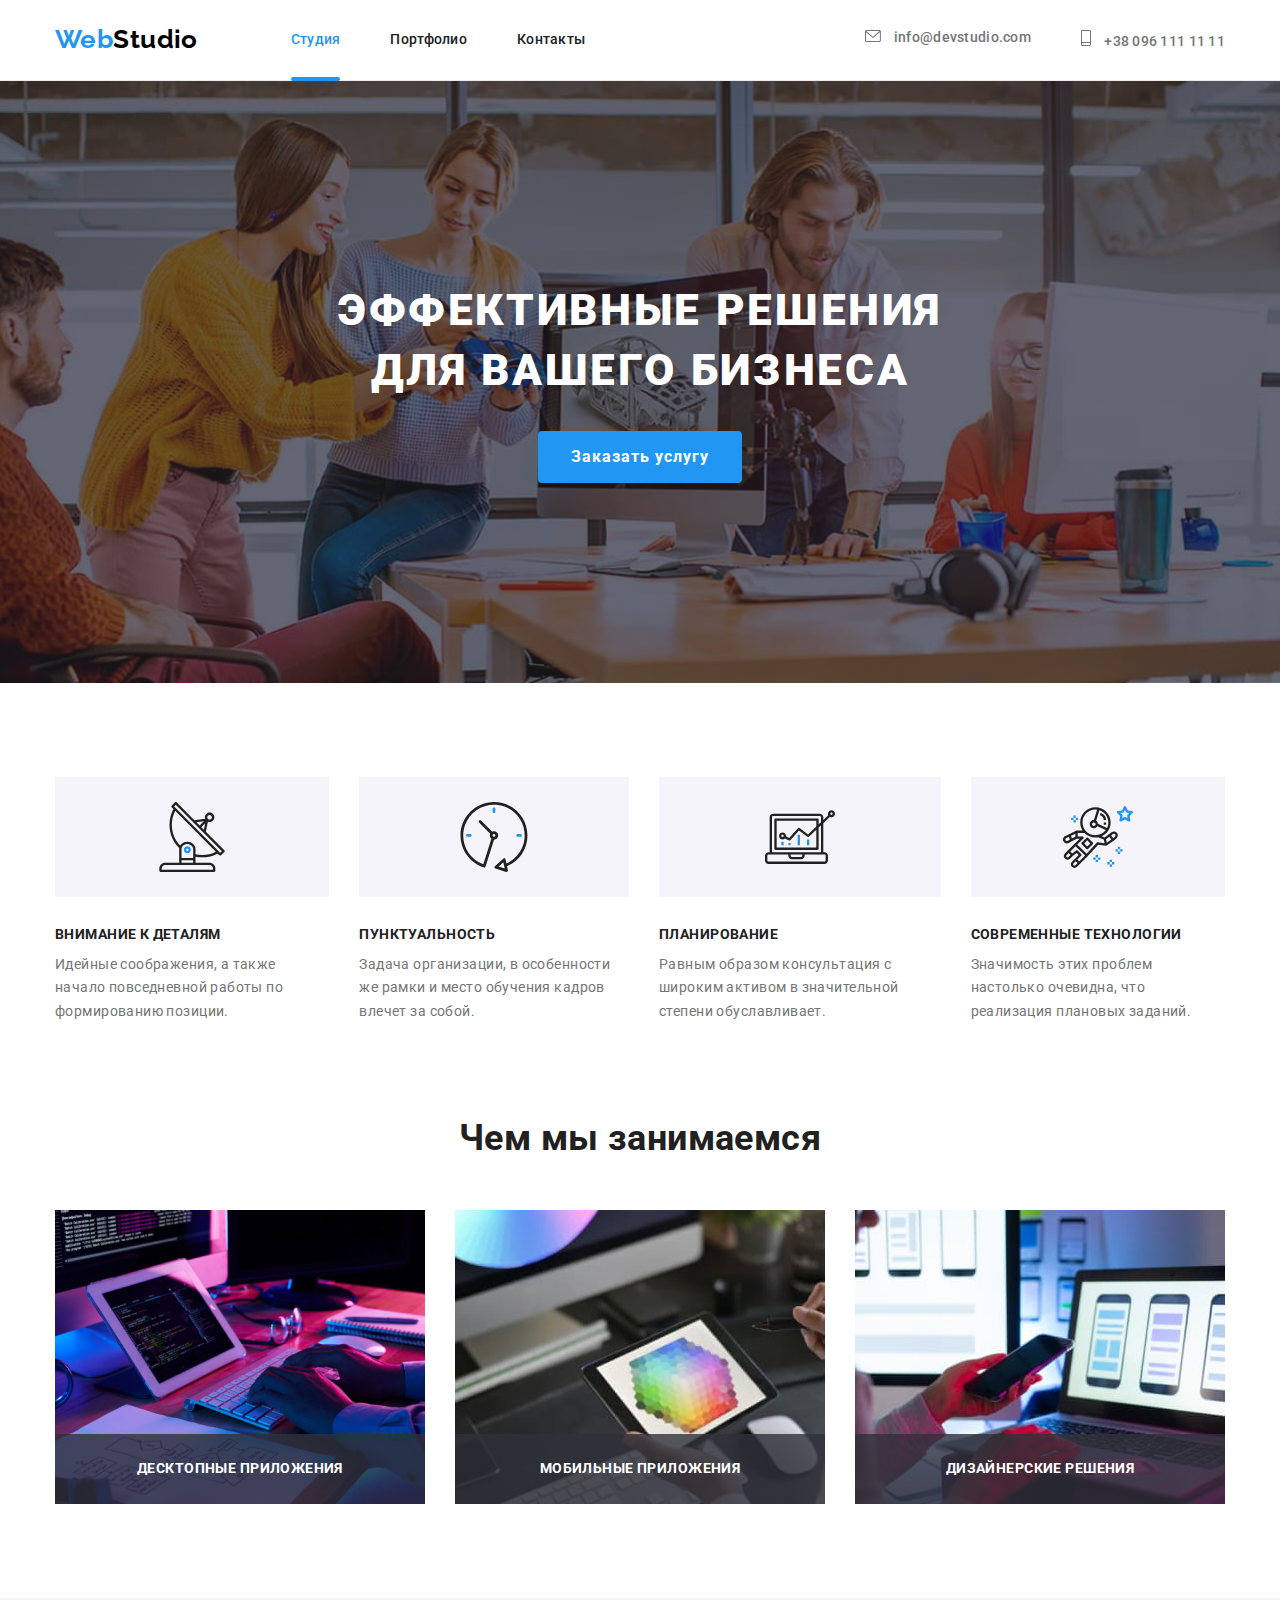
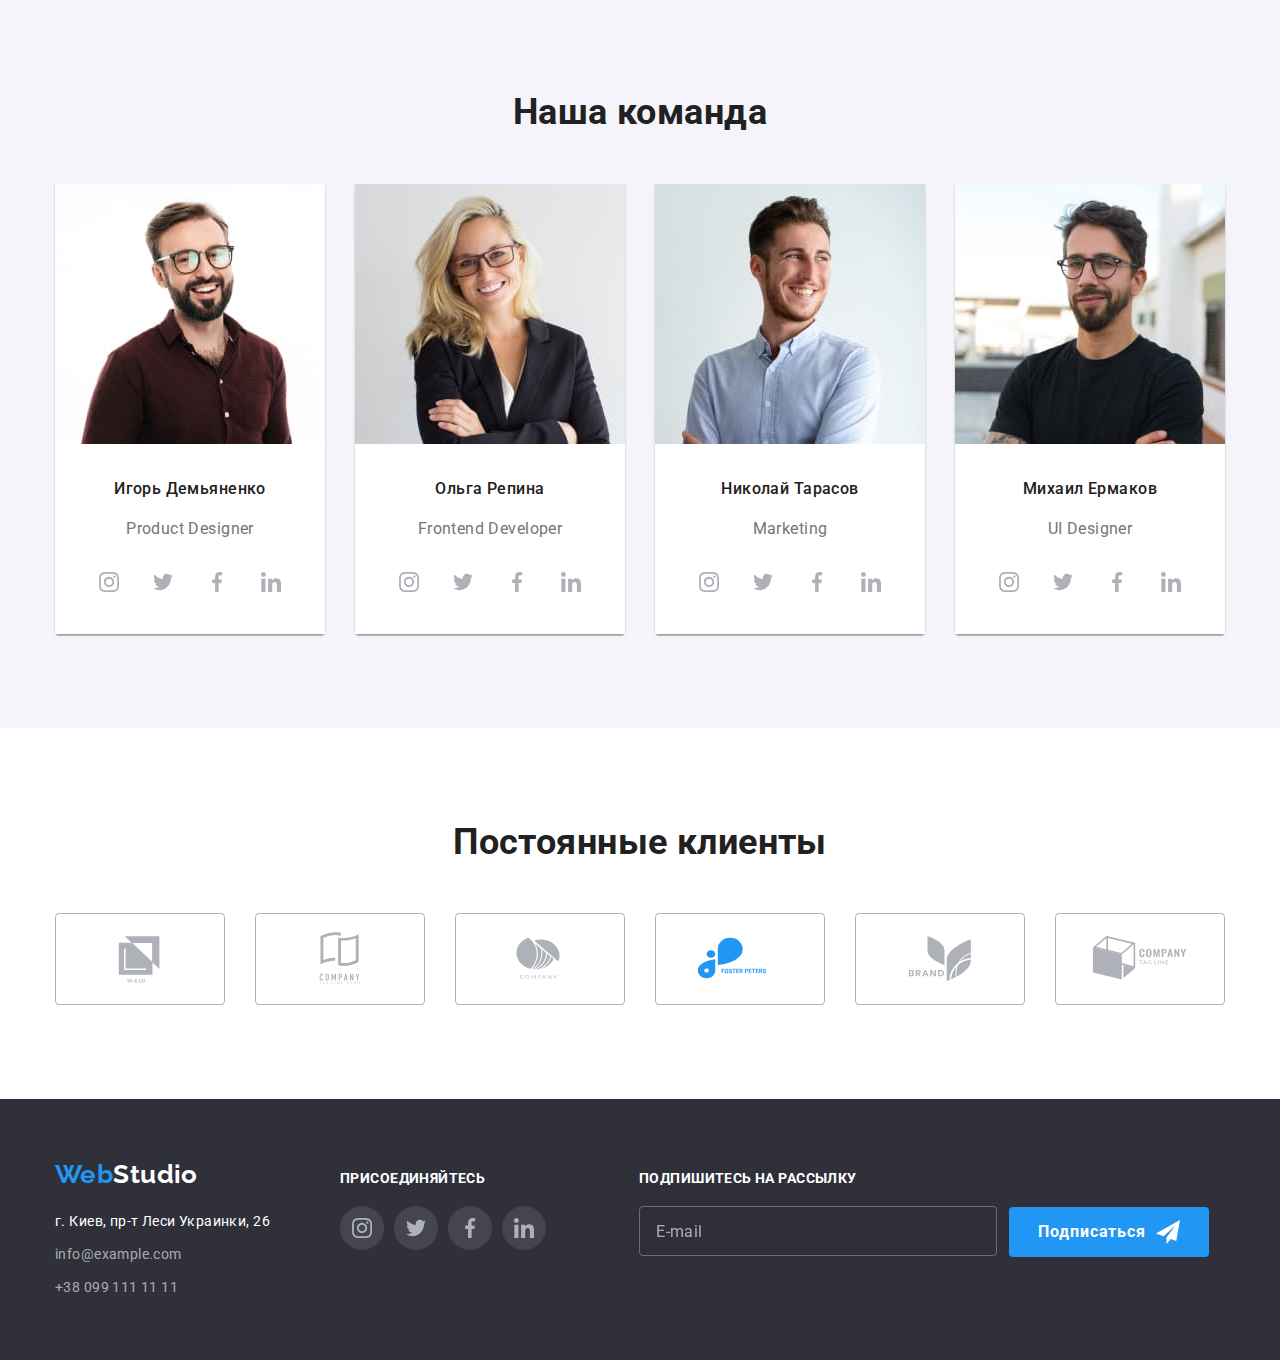
==== index.html @ 531da70c "Добавленна разметка и оформление форм" ====
<!DOCTYPE html>
<html lang="ru">

<head>
    <meta charset="UTF-8">
    <meta http-equiv="X-UA-Compatible" content="IE=edge">
    <meta name="viewport" content="width=device-width, initial-scale=1.0">
    <title>WebStudio</title>
    <link rel="preconnect" href="https://fonts.googleapis.com">
    <link rel="preconnect" href="https://fonts.gstatic.com" crossorigin>
    <link
        href="https://fonts.googleapis.com/css2?family=Raleway:wght@700&family=Roboto:wght@400;500;700;900&display=swap"
        rel="stylesheet">
    <link rel="stylesheet"
        href="https://cdnjs.cloudflare.com/ajax/libs/modern-normalize/1.1.0/modern-normalize.min.css">
    <link rel="stylesheet" href="./css/style.css">
</head>
<!-- Шапка сайта -->

<body>
    <header class="page-header">
        <div class="container header">
            <nav class="main-nav">
                <a href="index.html" class="logo">Web<span class="logo-accent">Studio</span></a>
                <ul class="site-nav list">
                    <li class="item"><a href="" class="link current transition">Студия</a></li>
                    <li class="item"><a href="./portfolio.html" class="link transition">Портфолио</a></li>
                    <li class="item"><a href="" class="link transition">Контакты</a></li>
                </ul>
            </nav>
            <ul class="contact list">
                <li class="item">
                    <a href="mailto:info@devstudio.com" class="link transition">
                       <svg class="contact-icon" width="16px" height="12px">
                            <use href="./images/icons.svg#icon-envelope"></use>
                       </svg>
                       info@devstudio.com
                    </a>
                </li>
                <li class="item">
                    <a href="tel:+380961111111" class="link transition">
                        <svg class="contact-icon" width="10px" height="16px" >
                            <use href="./images/icons.svg#icon-smartphone"></use>
                        </svg>
                        +38 096 111 11 11
                    </a>
                </li>
            </ul>
        </div>
    </header>
    <main>
        <section class="hero overlay">
            <div class="container">
                <h1 class="hero-title">Эффективные решения для вашего бизнеса</h1>
                <button type="button" class="btn" data-modal-open>Заказать услугу</button>
            </div>
        </section>
        <section class="section features">
            <div class="container">
                <h2 class="visually-hidden">Особенности</h2>
                <ul class="features list">
                    <li class="item">
                        <div class="container-svg">
                            <svg class="features-icon" width="70" height="70">
                                <use href="./images/icons.svg#icon-antenna-1"></use>
                            </svg>
                        </div>
                        <h3 class="title">Внимание к деталям</h3>
                        <p class="text">Идейные соображения, а также начало повседневной работы по формированию позиции.
                        </p>
                    </li>
                    <li class="item">
                        <div class="container-svg">
                            <svg class="features-icon" width="70" height="70">
                                <use href="./images/icons.svg#icon-clock-1"></use>
                            </svg>
                        </div>
                        <h3 class="title">Пунктуальность</h3>
                        <p class="text">Задача организации, в особенности же рамки и место обучения кадров влечет за
                            собой.</p>
                    </li>
                    <li class="item">
                        <div class="container-svg">
                            <svg class="features-icon" width="70" height="70">
                                <use href="./images/icons.svg#icon-diagram-1"></use>
                            </svg>
                        </div>
                        <h3 class="title">Планирование</h3>
                        <p class="text">Равным образом консультация с широким активом в значительной степени
                            обуславливает.</p>
                    </li>
                    <li class="item">
                        <div class="container-svg">
                            <svg class="features-icon" width="70" height="70">
                                <use href="./images/icons.svg#icon-astronaut-1"></use>
                            </svg>
                        </div>
                        <h3 class="title">Современные технологии</h3>
                        <p class="text">Значимость этих проблем настолько очевидна, что реализация плановых заданий.</p>
                    </li>
                </ul>
            </div>
        </section>
        <section class="section works">
            <div class="container">
                <h2 class="works-title">Чем мы занимаемся</h2>
                <ul class="works list">
                    <li class="works-item">
                        <div class="works-thumb">
                            <img src="./images/our_works-1.jpg" alt="решение задач" width="370" />
                           <div class="thumb-description">
                                <p class="works-text">Десктопные приложения</p>
                           </div>
                        </div>
                    </li>
                    <li class="works-item">
                        <div class="works-thumb">
                            <img src="./images/our_works-2.jpg" alt="смартфон" width="370" />
                            <div class="thumb-description">
                                <p class="works-text">Мобильные приложения</p>
                            </div>
                        </div>
                    </li>
                    <li class="works-item">
                        <div class="works-thumb">
                            <img src="./images/our_works-3.jpg" alt="планшет" width="370" />
                            <div class="thumb-description">
                                <p class="works-text">Дизайнерские решения</p>
                            </div>
                        </div>
                        
                    </li>
                </ul>
            </div>
        </section>
        <section class="section team">
            <div class="container">
                <h2 class="team-title">Наша команда</h2>
                <ul class="team list">
                    <li class="team-item">
                        <img src="./images/employee-1.jpg" alt="Product Designer">
                        <div class="team-information">
                            <h3 class="team-name">Игорь Демьяненко</h3>
                            <p class="team-position">Product Designer</p>
                            <ul class="team-social list">
                                <li class="team-social-item">
                                    <a href="" class="team-social-link transition">
                                        <svg class="team-social-icon" width="20" height="20">
                                            <use href="./images/icons.svg#icon-instagram-2"></use>
                                        </svg>
                                    </a>
                                </li>
                                <li class="team-social-item">
                                    <a href="" class="team-social-link transition">
                                        <svg class="team-social-icon" width="20" height="20">
                                            <use href="./images/icons.svg#icon-twitter-1"></use>
                                        </svg>
                                    </a>
                                </li>
                                <li class="team-social-item">
                                    <a href="" class="team-social-link transition">
                                        <svg class="team-social-icon" width="20" height="20">
                                            <use href="./images/icons.svg#icon-facebook-1"></use>
                                        </svg>
                                    </a>
                                </li>
                                <li class="team-social-item">
                                    <a href="" class="team-social-link transition">
                                        <svg class="team-social-icon" width="20" height="20">
                                            <use href="./images/icons.svg#icon-linkedin-1"></use>
                                        </svg>
                                    </a>
                                </li>
                            </ul>
                        </div>
                    </li>
                    <li class="team-item">
                        <img src="./images/employee-2.jpg" alt="Frontend Developer">
                        <div class="team-information">
                            <h3 class="team-name">Ольга Репина</h3>
                            <p class="team-position">Frontend Developer</p>
                            <ul class="team-social list">
                                <li class="team-social-item">
                                    <a href="" class="team-social-link transition">
                                        <svg class="team-social-icon" width="20" height="20">
                                            <use href="./images/icons.svg#icon-instagram-2"></use>
                                        </svg>
                                    </a>
                                </li>
                                <li class="team-social-item">
                                    <a href="" class="team-social-link transition">
                                        <svg class="team-social-icon" width="20" height="20">
                                            <use href="./images/icons.svg#icon-twitter-1"></use>
                                        </svg>
                                    </a>
                                </li>
                                <li class="team-social-item">
                                    <a href="" class="team-social-link transition">
                                        <svg class="team-social-icon" width="20" height="20">
                                            <use href="./images/icons.svg#icon-facebook-1"></use>
                                        </svg>
                                    </a>
                                </li>
                                <li class="team-social-item">
                                    <a href="" class="team-social-link transition">
                                        <svg class="team-social-icon" width="20" height="20">
                                            <use href="./images/icons.svg#icon-linkedin-1"></use>
                                        </svg>
                                    </a>
                                </li>
                            </ul>
                        </div>
                    </li>
                    <li class="team-item">
                        <img src="./images/employee-3.jpg" alt="Marketing">
                        <div class="team-information">
                            <h3 class="team-name">Николай Тарасов</h3>
                            <p class="team-position">Marketing</p>
                            <ul class="team-social list">
                                <li class="team-social-item">
                                    <a href="" class="team-social-link transition">
                                        <svg class="team-social-icon" width="20" height="20">
                                            <use href="./images/icons.svg#icon-instagram-2"></use>
                                        </svg>
                                    </a>
                                </li>
                                <li class="team-social-item">
                                    <a href="" class="team-social-link transition">
                                        <svg class="team-social-icon" width="20" height="20">
                                            <use href="./images/icons.svg#icon-twitter-1"></use>
                                        </svg>
                                    </a>
                                </li>
                                <li class="team-social-item">
                                    <a href="" class="team-social-link transition">
                                        <svg class="team-social-icon" width="20" height="20">
                                            <use href="./images/icons.svg#icon-facebook-1"></use>
                                        </svg>
                                    </a>
                                </li>
                                <li class="team-social-item">
                                    <a href="" class="team-social-link transition">
                                        <svg class="team-social-icon" width="20" height="20">
                                            <use href="./images/icons.svg#icon-linkedin-1"></use>
                                        </svg>
                                    </a>
                                </li>
                            </ul>
                        </div>
                    </li>
                    <li class="team-item">
                        <img src="./images/employee-4.jpg" alt="UI Designer">
                        <div class="team-information">
                            <h3 class="team-name">Михаил Ермаков</h3>
                            <p class="team-position">UI Designer</p>
                            <ul class="team-social list">
                                <li class="team-social-item">
                                    <a href="" class="team-social-link transition">
                                        <svg class="team-social-icon" width="20" height="20">
                                            <use href="./images/icons.svg#icon-instagram-2"></use>
                                        </svg>
                                    </a>
                                </li>
                                <li class="team-social-item">
                                    <a href="" class="team-social-link transition">
                                        <svg class="team-social-icon" width="20" height="20">
                                            <use href="./images/icons.svg#icon-twitter-1"></use>
                                        </svg>
                                    </a>
                                </li>
                                <li class="team-social-item">
                                    <a href="" class="team-social-link transition">
                                        <svg class="team-social-icon" width="20" height="20">
                                            <use href="./images/icons.svg#icon-facebook-1"></use>
                                        </svg>
                                    </a>
                                </li>
                                <li class="team-social-item">
                                    <a href="" class="team-social-link transition">
                                        <svg class="team-social-icon" width="20" height="20">
                                            <use href="./images/icons.svg#icon-linkedin-1"></use>
                                        </svg>
                                    </a>
                                </li>
                            </ul>
                        </div>
                    </li>
                </ul>
            </div>
        </section>
        <section class="section our-clients">
            <div class="container">
                <h2 class="our-clients-title">Постоянные клиенты</h2>
                <ul class="our-clients list">
                    <li class="our-clients-item">
                        <a href="" class="our-clients-link transition">
                            <svg class="our-clients-symbol" width="106" height="60">
                                <use href="./images/icons.svg#icon-Logo-1"></use>
                            </svg>
                        </a>
                    </li>
                    <li class="our-clients-item">
                        <a href="" class="our-clients-link transition">
                            <svg class="our-clients-symbol" width="106" height="60">
                                <use href="./images/icons.svg#icon-Logo-2"></use>
                            </svg>
                        </a>
                    </li>
                    <li class="our-clients-item">
                        <a href="" class="our-clients-link transition">
                            <svg class="our-clients-symbol" width="106" height="60">
                                <use href="./images/icons.svg#icon-Logo-3"></use>
                            </svg>
                        </a>
                    </li>
                    <li class="our-clients-item">
                        <a href="" class="our-clients-link transition">
                            <svg class="our-clients-symbol" width="106" height="60">
                                <use href="./images/icons.svg#icon-Logo-4"></use>
                            </svg>
                        </a>
                    </li>
                    <li class="our-clients-item">
                        <a href="" class="our-clients-link transition">
                            <svg class="our-clients-symbol" width="106" height="60">
                                <use href="./images/icons.svg#icon-Logo-5"></use>
                            </svg>
                        </a>
                    </li>
                    <li class="our-clients-item">
                        <a href="" class="our-clients-link transition">
                            <svg class="our-clients-symbol" width="106" height="60">
                                <use href="./images/icons.svg#icon-Logo-6"></use>
                            </svg>
                        </a>
                    </li>
                </ul>
            </div>
        </section>
    </main>
    <footer class="footer">
        <div class="container">
           <div class="contact-footer">
                <a href="index.html" class="logo transition">Web<span class="logo-footer">Studio</span></a>
                <address>
                    <ul class="address list">
                        <li class="item"><a href="https://goo.gl/maps/DeHmXJwV1KgeCG819" class="adress-physical transition" target="_blank"
                                rel="noreferrer noopener">г. Киев,
                                пр-т Леси Украинки, 26</a></li>
                        <li class="item"><a href="mailto:info@example.com" class="footer-link transition">info@example.com</a></li>
                        <li class="item"><a href="tel:+380991111111" class="footer-link transition">+38 099 111 11 11</a></li>
                    </ul>
                </address>
           </div>
           <div class="join">
                <p class="join-title">Присоединяйтесь</p>
                <ul class="join list">
                    <li class="join-item">
                        <a href="" class="join-link">
                            <svg class="join-symbol" width="20" height="20">
                                <use href="./images/icons.svg#icon-instagram-2"></use>
                            </svg>
                        </a>
                    </li>
                    <li class="join-item">
                        <a href="" class="join-link">
                            <svg class="join-symbol" width="20" height="20">
                                <use href="./images/icons.svg#icon-twitter-1"></use>
                            </svg>
                        </a>
                    </li>
                    <li class="join-item">
                        <a href="" class="join-link">
                            <svg class="join-symbol" width="20" height="20">
                                <use href="./images/icons.svg#icon-facebook-1"></use>
                            </svg>
                        </a>
                    </li>
                    <li class="join-item">
                        <a href="" class="join-link">
                            <svg class="join-symbol" width="20" height="20">
                                <use href="./images/icons.svg#icon-linkedin-1"></use>
                            </svg>
                        </a>
                    </li>
                </ul>
           </div>
           <div class="footer-form">
            <p class="join-title">Подпишитесь на рассылку</p>
            <form class="sub-form">
                <label for="mail"></label>
                <input type="email" name="mail" class="sub-input" id="mail" placeholder="E-mail">
                <button type="submit" class="sub-button">Подписаться
                    <svg class="sub-icon" width="24" heigh="24">
                        <use href="./images/icons.svg#icon-send"></use>
                    </svg>
                </button>
            </form>
           </div>
        </div>
    </footer>
    <div class="backdrop is-hidden" data-modal>
        <div class="modal">
            <button class="modal-close-button" type="button" data-modal-close>
                <svg class="close-button" width="11" height="11">
                    <use href="./images/icons.svg#icon-Vector"></use>
                </svg>
            </button>
            <p class="modal-tile">Оставьте свои данные, мы вам перезвоним</p>
            <form class="modal-form">
                <div class="form-field">
                    <label for="name" class="form-label">Имя</label>
                    <div class="modal-input">
                        <input class="form-input" type="text" name="name" id="name">
                        <svg class="form-icon" width="18" height="18">
                            <use href="./images/icons.svg#icon-person-black-18dp"></use>
                        </svg>
                    </div>
                </div>
                <div class="form-field">
                    <label for="tel" class="form-label">Телефон</label>
                    <div class="modal-input">
                        <input class="form-input" type="tel" name="tel" id="tel">
                        <svg class="form-icon" width="18" height="18">
                            <use href="./images/icons.svg#icon-phone-black-18dp"></use>
                        </svg>
                    </div>
                </div>
                <div class="form-field">
                    <label for="mail" class="form-label">Почта</label>
                    <div class="modal-input">
                        <input class="form-input" type="email" name="mail" id="mail">
                        <svg class="form-icon" width="18" height="18">
                            <use href="./images/icons.svg#icon-phone-black-18dp"></use>
                        </svg>
                    </div>
                </div>
                <div class="form-field">
                    <label for="comment" class="form-label">Комментарий</label>
                    <textarea class="comment" name="comment" id="comment" placeholder="Введите текст"></textarea>
                </div>
                    <label class="license">
                        <input class="checkbox" type="checkbox" name="license" value="" id="license">
                        <span class="icon"></span>
                        Соглашаюсь с рассылкой и принимаю <span class="conditions">Условия договора</span>
                    </label>
                <button class="form-btn" type="submit">Отправить</button>
            </form>
        </div>
    </div>
    <script src="./js/modal.js"></script>
</body>
</html>
---- css/style.css ----
/* цвет основного текста #212121 */
/* цвет вторичного текста #757575 */
/* цвет фона темный #2F303A */
/* цвет фона серый #F5F4FA */
/* акцент #2196F3 */
/* белый #FFFFFF */
:root {
  --primary-text-color: #757575;
  --title-text-color: #212121;
  --accent-color: #2196f3;
  --white-color: #ffffff;
  --primary-bg-color: #e5e5e5;
  --logo-black-color: #000000;
  --hero-bg-color: #2f303a;
  --team-bg-color: #f5f4fa;
  --card-border: #eeeeee;
  --line-border: #ececec;
  --symbol-color: #afb1b8;
  --linear-gradient: rgba(47, 48, 58, 0.4);
}

body {
  color: var(--primary-text-color);
  background-color: var(--white-color);
  font-family: 'Roboto', sans-serif;
  font-size: 14px;
  letter-spacing: 0.03em;
}
a {
  text-decoration: none;
  display: block;
}

p,
h1,
h2,
h3,
h4,
h5,
h6 {
  margin: 0;
}

ul {
  margin: 0;
  padding: 0;
}

img {
  display: block;
  max-width: 100%;
  height: auto;
}

button {
  cursor: pointer;
}

.transition {
  transition: background-color 250ms cubic-bezier(0.4, 0, 0.2, 1),
    color 250ms cubic-bezier(0.4, 0, 0.2, 1), border-color 250ms cubic-bezier(0.4, 0, 0.2, 1),
    box-shadow 250ms cubic-bezier(0.4, 0, 0.2, 1), transform 250ms cubic-bezier(0.4, 0, 0.2, 1);
}

.overlay {
  max-width: 1600px;
  margin: 0 auto;
}

.list {
  padding: 0;
  margin: 0;
  list-style: none;
}
.container {
  width: 1200px;
  padding-left: 15px;
  padding-right: 15px;
  margin: 0 auto;
}
.section {
  padding-top: 94px;
  padding-bottom: 94px;
}
.visually-hidden {
  position: absolute;
  white-space: nowrap;
  width: 1px;
  height: 1px;
  overflow: hidden;
  border: 0;
  padding: 0;
  clip: rect(0 0 0 0);
  clip-path: inset(50%);
  margin: -1px;
}

.page-header {
  background-color: var(--white-color);
  border-bottom: 1px solid var(--line-border);
}

.container.header {
  display: flex;
  align-items: center;
  height: 80px;
}
.main-nav {
  display: flex;
}
.site-nav {
  display: flex;
  margin-left: 93px;
}
.main-nav .logo {
  padding-top: 24px;
  padding-bottom: 25px;
}
.logo {
  font-family: Raleway;
  font-weight: 700;
  font-size: 26px;
  line-height: 1.19;

  color: var(--accent-color);
}
.logo-accent {
  color: var(--logo-black-color);
}
.logo-footer {
  color: var(--white-color);
}
.site-nav > .item:not(:last-child) {
  margin-right: 50px;
}

.site-nav .link {
  color: var(--title-text-color);
}
.link.current {
  color: var(--accent-color);
}

.link {
  position: relative;
  color: var(--primary-text-color);
  font-weight: 500;
  line-height: 1.14;
  letter-spacing: 0.02em;

  display: block;
  padding-top: 32px;
  padding-bottom: 32px;
}

.link.current::after {
  content: '';
  width: 100%;
  height: 4px;
  position: absolute;
  bottom: -1px;
  left: 0;
  border-radius: 2px;

  background-color: var(--accent-color);
}

.link:hover,
.link:focus {
  color: var(--accent-color);
}

.contact {
  display: flex;
  margin-left: auto;
}

.contact-icon {
  margin-right: 10px;
  fill: currentColor;
}

.contact .item + .item {
  margin-left: 50px;
}

/* hero */
.hero {
  background-color: var(--hero-bg-color);
  text-align: center;
  padding-top: 200px;
  padding-bottom: 200px;
  background-image: linear-gradient(var(--linear-gradient), var(--linear-gradient)),
    url('../images/hero-Img.jpg');
  background-repeat: no-repeat;
  background-size: cover;
  background-position: center;
}

.hero-title {
  color: var(--white-color);
  margin-top: 0;
  margin-left: auto;
  margin-right: auto;
  margin-bottom: 30px;
  background-origin: padding-box;

  font-weight: 900;
  font-size: 44px;
  line-height: 1.36;

  letter-spacing: 0.06em;
  text-transform: uppercase;

  width: 696px;
}
/* button */
.btn {
  color: var(--white-color);
  background-color: var(--accent-color);

  font-family: inherit;
  font-weight: 700;
  font-size: 16px;
  line-height: 1.87;

  align-items: center;
  text-align: center;
  letter-spacing: 0.06em;
  cursor: pointer;

  display: inline-block;
  border: 1px solid transparent;
  min-width: 200px;
  border-radius: 4px;
  padding: 10px 32px;
}

/* features */
.features.list {
  display: flex;
  min-width: 270px;
}

.features .item:not(:last-child) {
  margin-right: 30px;
}

.container-svg {
  display: flex;
  width: 100%;
  height: 120px;
  align-items: center;
  justify-content: center;
  background-color: var(--team-bg-color);
  margin-bottom: 30px;
}
.title {
  color: var(--title-text-color);

  font-weight: 700;
  font-size: 14px;
  line-height: 1.14;
  text-transform: uppercase;

  margin-top: 0;
  margin-bottom: 10px;
}
.text {
  line-height: 1.71;
  margin-top: 0;
  margin-bottom: 0;
}

/* works */
.works.list {
  display: flex;
}
.works-item:not(:last-child) {
  margin-right: 30px;
}
.section.works {
  padding-top: 0;
}

.works-title,
.team-title,
.our-clients-title {
  color: var(--title-text-color);
  font-weight: 700;
  font-size: 36px;
  line-height: 1.16;
  text-align: center;

  margin-top: 0;
  margin-bottom: 50px;
}
.works-thumb {
  position: relative;
}
.thumb-description {
  display: flex;
  align-items: center;
  justify-content: center;

  position: absolute;
  width: 100%;
  height: 70px;
  bottom: 0;
  left: 0;
  background-image: linear-gradient(rgba(47, 48, 58, 0.8), rgba(47, 48, 58, 0.8));
}
.works-text {
  font-weight: 700;

  line-height: 1.14;
  text-align: center;

  text-transform: uppercase;

  color: var(--white-color);
}

.team-item:not(:last-child) {
  margin-right: 30px;
}
/* team */
.team.list {
  display: flex;
}
.team {
  background-color: var(--team-bg-color);
}
.team-item {
  box-shadow: 0px 1px 3px rgba(0, 0, 0, 0.12), 0px 1px 1px rgba(0, 0, 0, 0.14),
    0px 2px 1px rgba(0, 0, 0, 0.2);
  border-radius: 0px 0px 4px 4px;
}

.team-name {
  color: var(--title-text-color);
  font-weight: 500;
  font-size: 16px;
  line-height: 1.87;
  text-align: center;
  margin-bottom: 10px;
}
.team-position {
  font-size: 16px;
  line-height: 1.87;

  text-align: center;
  margin-bottom: 16px;
}

/* .team.list .item:not(:last-child) {
  margin-right: 30px;
} */
.team .item {
  width: calc((100% - 90px) / 4);
  margin-right: 30px;
}
.team .item:nth-child(4n) {
  margin-right: 0;
}

.team-information {
  padding-top: 30px;
  padding-bottom: 30px;
  background-color: var(--white-color);
}
.team-social {
  display: flex;
  justify-content: center;
}

.team-social-item + .team-social-item {
  margin-left: 10px;
}

.team-social-link {
  width: 44px;
  height: 44px;
  border-radius: 50%;
  display: flex;
  align-items: center;
  justify-content: center;
}
.team-social-icon {
  fill: var(--symbol-color);
}

.team-social-link:hover,
.team-social-link:focus {
  background-color: var(--accent-color);
}

.team-social-link:hover .team-social-icon {
  fill: var(--white-color);
}
.team-social-link:focus .team-social-icon {
  fill: var(--white-color);
}
/* our-clients */
.our-clients.list {
  display: flex;
}
.our-clients-item {
  width: 170px;
  height: 92px;
}
.our-clients-item + .our-clients-item {
  margin-left: 30px;
}
.our-clients-link {
  width: 100%;
  height: 100%;
  display: flex;

  align-items: center;
  justify-content: center;

  border-radius: 4px;
  border: 1px solid #afb1b8;

  color: var(--symbol-color);
}
.our-clients-symbol {
  fill: currentColor;
}

.our-clients-link:hover,
.our-clients-link:focus {
  color: var(--accent-color);
  border-color: var(--accent-color);
}

/* footer */
.footer {
  background-color: var(--hero-bg-color);
  padding-top: 60px;
  padding-bottom: 60px;
}
.footer .container {
  display: flex;
  align-items: baseline;
}
.contact-footer {
  margin-right: 70px;
}
.contact-footer .logo {
  display: block;
  margin-bottom: 20px;
}

.adress-physical {
  font-style: normal;
  font-weight: 400;
  line-height: 1.71;
  color: var(--white-color);
}
.address .item:not(:last-child) {
  margin-bottom: 9px;
}
.footer-link {
  font-style: normal;
  font-weight: 400;
  line-height: 1.71;
  color: rgba(255, 255, 255, 0.6);
}

.join-title {
  font-weight: 700;
  line-height: 16px;
  text-transform: uppercase;
  color: var(--white-color);
  margin-bottom: 20px;
}
.join.list {
  display: flex;
}
.join-link {
  width: 44px;
  height: 44px;
  border-radius: 50%;
  display: flex;
  align-items: center;
  justify-content: center;
  color: var(--white-color);
  background: rgba(255, 255, 255, 0.1);
}
.join-symbol {
  fill: currentColor;
}
.join-link:hover,
.join-link:focus {
  background-color: var(--accent-color);
}
.join-item:not(:last-child) {
  margin-right: 10px;
}

/* portfolio */

.filter {
  display: flex;
  justify-content: center;
  margin-bottom: 50px;
}
.filter .item:not(:last-child) {
  margin-right: 10px;
}

.filter-btn {
  color: var(--title-text-color);
  background-color: var(--team-bg-color);
  font-family: inherit;
  font-weight: 500;
  font-size: 16px;
  line-height: 1.62;
  text-align: center;
  letter-spacing: 0.03em;
  cursor: pointer;

  display: inline-block;
  border: 1px solid transparent;
  min-width: 128px;
  border-radius: 4px;
  padding: 6px 22px;
}
.filter-btn:hover,
.filter-btn:focus {
  color: var(--white-color);
  background-color: var(--accent-color);
  box-shadow: 0px 3px 1px rgba(0, 0, 0, 0.1), 0px 1px 2px rgba(0, 0, 0, 0.08),
    0px 2px 2px rgba(0, 0, 0, 0.12);
}

.portfolio-works {
  display: flex;
  flex-wrap: wrap;
}
.portfolio-works .portfolio-item {
  width: calc((100% - 60px) / 3);
  margin-right: 30px;
  margin-bottom: 30px;
}
/* .portfolio-works .item:not(:nth-child(3n)) {
  margin-right: 30px;
} */

.portfolio-works .portfolio-item:nth-child(3n) {
  margin-right: 0;
}
/* .portfolio-works .item:not(:nth-last-child(-n + 3)) {
  margin-bottom: 30px;
} */

.portfolio-works .portfolio-item:nth-last-child(-n + 3) {
  margin-bottom: 0;
}

.portfolio-link:hover,
.portfolio-link:focus {
  box-shadow: 0px 1px 1px rgba(0, 0, 0, 0.12), 0px 4px 4px rgba(0, 0, 0, 0.06),
    1px 4px 6px rgba(0, 0, 0, 0.16);
}
.portfolio-overlay {
  position: relative;
  overflow: hidden;
}
.portfolio-overlay-thumb {
  padding: 63px 24px;
  position: absolute;
  bottom: 0;
  left: 0;

  background-color: rgba(33, 149, 243, 0.9);
  transform: translateY(101%);
}

.portfolio-link:hover .portfolio-overlay-thumb,
.portfolio-link:focus .portfolio-overlay-thumb {
  transform: translateY(0);
}

.portfolio-overlay-text {
  font-size: 18px;
  line-height: 1.56;

  color: var(--white-color);
}
.portfolio-information {
  padding-top: 20px;
  padding-bottom: 20px;
  padding-left: 24px;
  border: 1px solid var(--card-border);
}
.portfolio-title {
  font-weight: 700;
  font-size: 18px;
  line-height: 2;
  letter-spacing: 0.06em;

  color: var(--title-text-color);

  margin-bottom: 4px;
}
.portfolio-description {
  color: var(--primary-text-color);
  font-size: 16px;
  line-height: 1.87;
}

/* modal */

.backdrop {
  width: 100vw;
  height: 100vh;
  background-color: rgba(0, 0, 0, 0.2);
  position: fixed;
  top: 0;
  transition: opacity 300ms, visibility 300ms;
}
.backdrop.is-hidden .modal {
  transform: skew(60deg) rotate(200deg) scale(0.2);
}
.modal {
  width: 528px;
  min-height: 581px;
  background-color: var(--white-color);
  border-radius: 4px;
  position: absolute;
  top: 50%;
  left: 50%;
  transform: translate(-50%, -50%) skew(0) rotate(0) scale(1);

  transition: transform 580ms;
  padding: 40px;
}

.modal-close-button {
  display: flex;
  cursor: pointer;
  position: absolute;
  align-items: center;
  justify-content: center;
  width: 30px;
  height: 30px;
  border-radius: 50%;
  border: 1px solid rgba(0, 0, 0, 0.1);
  background-color: transparent;
  top: 8px;
  right: 8px;
}
.close-button:hover,
.close-button:focus {
  fill: var(--accent-color);
}
.is-hidden {
  opacity: 0;
  pointer-events: none;
  visibility: hidden;
}

/* sub */

.footer-form {
  margin-left: 93px;
}
.sub-form {
  display: flex;
  align-items: baseline;
}
.sub-input {
  width: 358px;
  height: 50px;
  cursor: pointer;
  background-color: transparent;
  border: 1px solid rgba(255, 255, 255, 0.3);
  filter: drop-shadow(0px 4px 4px rgba(0, 0, 0, 0.15));

  border-radius: 4px;
  padding-left: 16px;
  font-family: Roboto;
  font-style: normal;
  font-weight: normal;
  font-size: 16px;
  line-height: 1.25;
  letter-spacing: 0.03em;

  color: rgba(255, 255, 255, 0.6);
}

.sub-input::placeholder {
  font-family: Roboto;
  font-style: normal;
  font-weight: normal;
  font-size: 16px;
  line-height: 1.25;
  letter-spacing: 0.03em;

  color: rgba(255, 255, 255, 0.6);
}

.sub-button {
  cursor: pointer;
  border-radius: 4px;
  border: 1px solid transparent;
  color: var(--white-color);
  background-color: var(--accent-color);
  font-size: 16px;
  font-weight: 700;
  line-height: 1.87;
  letter-spacing: 0.06em;
  display: flex;
  align-items: center;
  justify-content: center;
  width: 200px;
  height: 50px;
  margin-left: 12px;
}

.sub-icon {
  margin-left: 10px;
  fill: var(--white-color);
}

/* form */

.modal-tile {
  font-family: 'Roboto';
  font-style: normal;
  font-weight: 700;
  font-size: 20px;
  line-height: 1.15;
  text-align: center;
  letter-spacing: 0.03em;

  color: var(--title-text-color);
  margin-bottom: 30px;
}

.modal-form {
  width: 100%;
  height: 100%;
}

.form-field {
  display: flex;
  flex-direction: column;
  margin-bottom: 28px;
}

.form-label {
  margin-bottom: 4px;
  font-family: 'Roboto';
  font-style: normal;
  font-weight: 400;
  font-size: 12px;
  line-height: 1.16;
  letter-spacing: 0.01em;

  color: var(--primary-text-color);
}

.modal-input {
  position: relative;
}
.form-input {
  width: 100%;
  height: 40px;
  padding-left: 42px;
  border: 1px solid rgba(33, 33, 33, 0.2);
  border-radius: 4px;
}

.form-icon {
  position: absolute;
  left: 12px;
  top: 50%;
  transform: translateY(-50%);
}

.form-input:focus,
.comment:focus {
  border-color: var(--accent-color);
  outline: none;
}

.form-input:focus + .form-icon {
  fill: var(--accent-color);
}

.comment {
  width: 100%;
  height: 120px;
  border: 1px solid rgba(33, 33, 33, 0.2);
  border-radius: 4px;
  padding: 12px 16px;
  resize: none;
  outline: none;

  font-family: Roboto;
  font-style: normal;
  font-weight: normal;
  font-size: 12px;
  line-height: 1.16;
  letter-spacing: 0.01em;

  color: rgba(117, 117, 117, 0.5);
}

.form-input::placeholder {
  font-family: 'Roboto';
  font-style: normal;
  font-weight: 400;
  font-size: 14px;
  line-height: 16px;
  letter-spacing: 0.01em;

  color: rgba(117, 117, 117, 0.5);
}

.license {
  display: flex;
  align-items: center;
  margin-bottom: 30px;
}

.checkbox {
  position: absolute;
  white-space: nowrap;
  width: 1px;
  height: 1px;
  overflow: hidden;
  border: 0;
  padding: 0;
  clip: rect(0 0 0 0);
  clip-path: inset(50%);
  margin: -1px;
}

.icon {
  display: inline-block;
  width: 16px;
  height: 15px;
  border: 1px solid #000000;
  border-radius: 4px;
  margin-right: 7px;
}

.checkbox:checked ~ .icon {
  border-color: var(--accent-color);
  background-color: var(--accent-color);
  background-image: url(../images/icon-check.svg);
  background-size: contain;
  background-origin: border-box;
}

.form-btn {
  min-width: 200px;
  height: 50px;
  background-color: var(--accent-color);
  color: var(--white-color);
  box-shadow: 0px 4px 4px rgba(0, 0, 0, 0.15);
  border-radius: 4px;
  border: none;

  align-items: center;
  text-align: center;
  cursor: pointer;
  display: block;
  margin: 0 auto;

  font-weight: 700;
  font-size: 16px;
  line-height: 1.88;
  letter-spacing: 0.06em;
}

.conditions {
  color: var(--accent-color);
  position: relative;
}
.conditions::before {
  content: '';
  width: 100%;
  height: 1px;
  background-color: var(--accent-color);
  position: absolute;
  bottom: 0;
  left: 0;
}
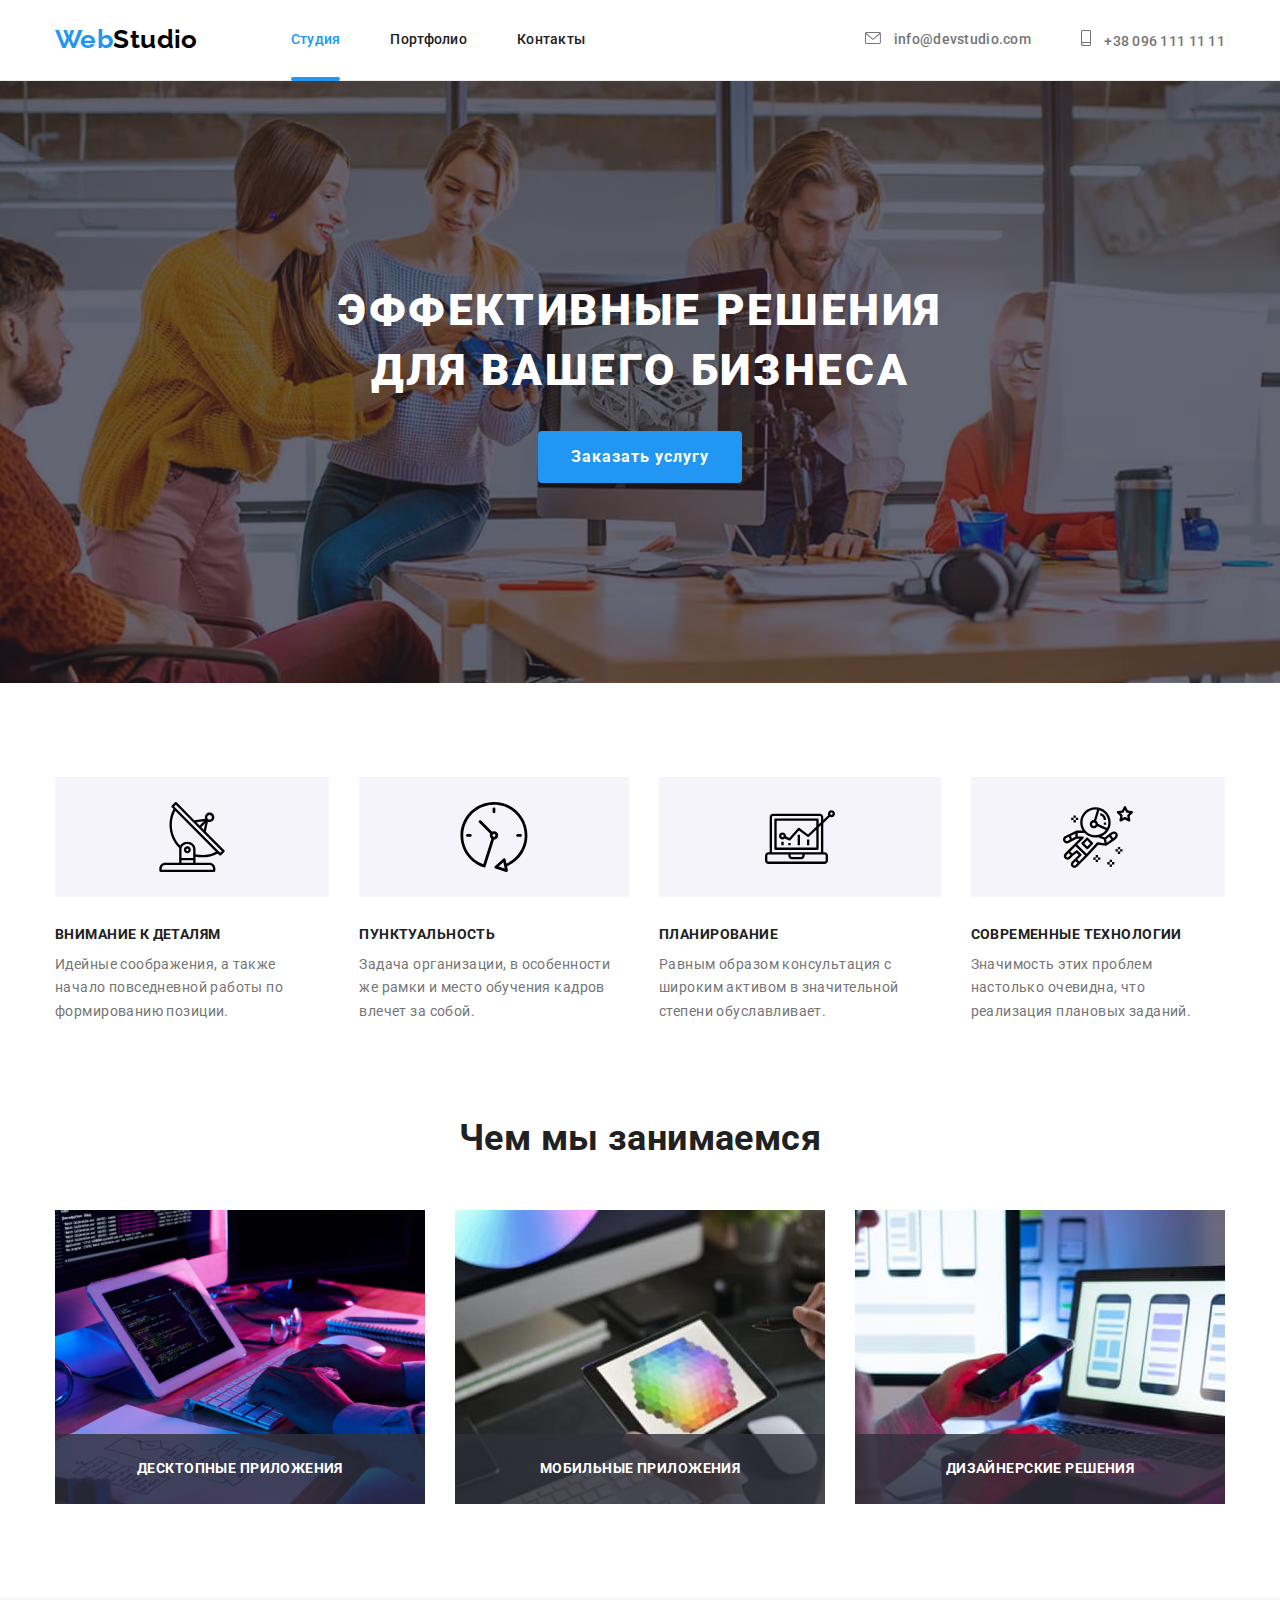
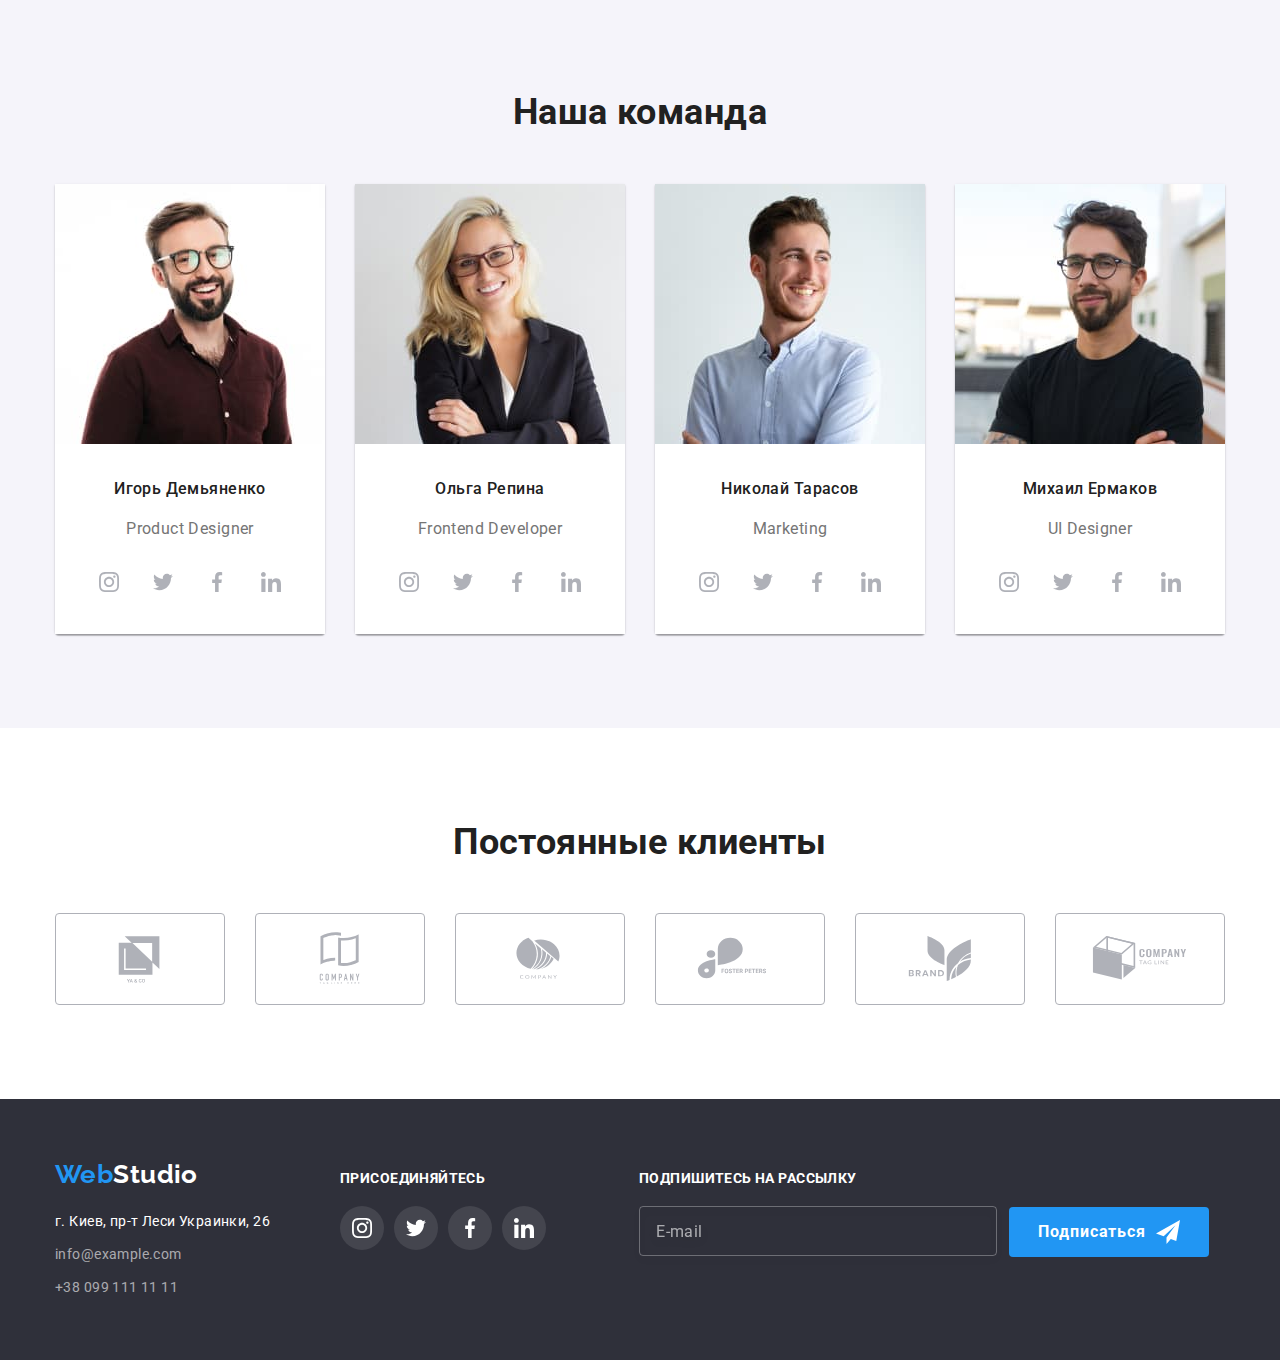
==== commit f1e5c776: "правки от ментора" ====
--- a/index.html
+++ b/index.html
@@ -31,15 +31,15 @@
             <ul class="contact list">
                 <li class="item">
                     <a href="mailto:info@devstudio.com" class="link transition">
-                       <svg class="contact-icon" width="16px" height="12px">
+                        <svg class="contact-icon" width="16px" height="12px">
                             <use href="./images/icons.svg#icon-envelope"></use>
-                       </svg>
-                       info@devstudio.com
+                        </svg>
+                        info@devstudio.com
                     </a>
                 </li>
                 <li class="item">
                     <a href="tel:+380961111111" class="link transition">
-                        <svg class="contact-icon" width="10px" height="16px" >
+                        <svg class="contact-icon" width="10px" height="16px">
                             <use href="./images/icons.svg#icon-smartphone"></use>
                         </svg>
                         +38 096 111 11 11
@@ -108,9 +108,9 @@
                     <li class="works-item">
                         <div class="works-thumb">
                             <img src="./images/our_works-1.jpg" alt="решение задач" width="370" />
-                           <div class="thumb-description">
+                            <div class="thumb-description">
                                 <p class="works-text">Десктопные приложения</p>
-                           </div>
+                            </div>
                         </div>
                     </li>
                     <li class="works-item">
@@ -128,7 +128,7 @@
                                 <p class="works-text">Дизайнерские решения</p>
                             </div>
                         </div>
-                        
+
                     </li>
                 </ul>
             </div>
@@ -340,19 +340,21 @@
     </main>
     <footer class="footer">
         <div class="container">
-           <div class="contact-footer">
+            <div class="contact-footer">
                 <a href="index.html" class="logo transition">Web<span class="logo-footer">Studio</span></a>
                 <address>
                     <ul class="address list">
-                        <li class="item"><a href="https://goo.gl/maps/DeHmXJwV1KgeCG819" class="adress-physical transition" target="_blank"
-                                rel="noreferrer noopener">г. Киев,
+                        <li class="item"><a href="https://goo.gl/maps/DeHmXJwV1KgeCG819"
+                                class="adress-physical transition" target="_blank" rel="noreferrer noopener">г. Киев,
                                 пр-т Леси Украинки, 26</a></li>
-                        <li class="item"><a href="mailto:info@example.com" class="footer-link transition">info@example.com</a></li>
-                        <li class="item"><a href="tel:+380991111111" class="footer-link transition">+38 099 111 11 11</a></li>
+                        <li class="item"><a href="mailto:info@example.com"
+                                class="footer-link transition">info@example.com</a></li>
+                        <li class="item"><a href="tel:+380991111111" class="footer-link transition">+38 099 111 11
+                                11</a></li>
                     </ul>
                 </address>
-           </div>
-           <div class="join">
+            </div>
+            <div class="join">
                 <p class="join-title">Присоединяйтесь</p>
                 <ul class="join list">
                     <li class="join-item">
@@ -384,25 +386,25 @@
                         </a>
                     </li>
                 </ul>
-           </div>
-           <div class="footer-form">
-            <p class="join-title">Подпишитесь на рассылку</p>
-            <form class="sub-form">
-                <label for="mail"></label>
-                <input type="email" name="mail" class="sub-input" id="mail" placeholder="E-mail">
-                <button type="submit" class="sub-button">Подписаться
-                    <svg class="sub-icon" width="24" heigh="24">
-                        <use href="./images/icons.svg#icon-send"></use>
-                    </svg>
-                </button>
-            </form>
-           </div>
+            </div>
+            <div class="footer-form">
+                <p class="join-title">Подпишитесь на рассылку</p>
+                <form class="sub-form">
+                    <label for="mail"></label>
+                    <input type="email" name="mail" class="sub-input" id="mail" placeholder="E-mail">
+                    <button type="submit" class="sub-button">Подписаться
+                        <svg class="sub-icon" width="24" heigh="24">
+                            <use href="./images/icons.svg#icon-send"></use>
+                        </svg>
+                    </button>
+                </form>
+            </div>
         </div>
     </footer>
     <div class="backdrop is-hidden" data-modal>
         <div class="modal">
             <button class="modal-close-button" type="button" data-modal-close>
-                <svg class="close-button" width="11" height="11">
+                <svg class="close-icon" width="11" height="11">
                     <use href="./images/icons.svg#icon-Vector"></use>
                 </svg>
             </button>
@@ -420,8 +422,8 @@
                 <div class="form-field">
                     <label for="tel" class="form-label">Телефон</label>
                     <div class="modal-input">
-                        <input class="form-input" type="tel" name="tel" id="tel">
-                        <svg class="form-icon" width="18" height="18">
+                        <input class="form-input transition" type="tel" name="tel" id="tel">
+                        <svg class="form-icon transition" width="18" height="18">
                             <use href="./images/icons.svg#icon-phone-black-18dp"></use>
                         </svg>
                     </div>
@@ -429,7 +431,7 @@
                 <div class="form-field">
                     <label for="mail" class="form-label">Почта</label>
                     <div class="modal-input">
-                        <input class="form-input" type="email" name="mail" id="mail">
+                        <input class="form-input transition" type="email" name="mail" id="mail">
                         <svg class="form-icon" width="18" height="18">
                             <use href="./images/icons.svg#icon-phone-black-18dp"></use>
                         </svg>
@@ -437,17 +439,18 @@
                 </div>
                 <div class="form-field">
                     <label for="comment" class="form-label">Комментарий</label>
-                    <textarea class="comment" name="comment" id="comment" placeholder="Введите текст"></textarea>
+                    <textarea class="comment transition" name="comment" id="comment"
+                        placeholder="Введите текст"></textarea>
                 </div>
-                    <label class="license">
-                        <input class="checkbox" type="checkbox" name="license" value="" id="license">
-                        <span class="icon"></span>
-                        Соглашаюсь с рассылкой и принимаю <span class="conditions">Условия договора</span>
-                    </label>
+                <label class="license">
+                    <input class="checkbox" type="checkbox" name="license" value="" id="license">
+                    <span class="icon"></span>
+                    Соглашаюсь с рассылкой и принимаю <span class="conditions">Условия договора</span>
+                </label>
                 <button class="form-btn" type="submit">Отправить</button>
             </form>
         </div>
     </div>
     <script src="./js/modal.js"></script>
 </body>
-</html> +</html>--- a/css/style.css
+++ b/css/style.css
@@ -172,6 +172,7 @@
 
 .contact {
   display: flex;
+  align-items: center;
   margin-left: auto;
 }
 
@@ -628,6 +629,7 @@
 .modal {
   width: 528px;
   min-height: 581px;
+  padding: 40px;
   background-color: var(--white-color);
   border-radius: 4px;
   position: absolute;
@@ -636,7 +638,6 @@
   transform: translate(-50%, -50%) skew(0) rotate(0) scale(1);
 
   transition: transform 580ms;
-  padding: 40px;
 }
 
 .modal-close-button {
@@ -653,81 +654,17 @@
   top: 8px;
   right: 8px;
 }
-.close-button:hover,
-.close-button:focus {
+.close-icon:hover,
+.close-icon:focus {
   fill: var(--accent-color);
 }
+
 .is-hidden {
   opacity: 0;
   pointer-events: none;
   visibility: hidden;
 }
 
-/* sub */
-
-.footer-form {
-  margin-left: 93px;
-}
-.sub-form {
-  display: flex;
-  align-items: baseline;
-}
-.sub-input {
-  width: 358px;
-  height: 50px;
-  cursor: pointer;
-  background-color: transparent;
-  border: 1px solid rgba(255, 255, 255, 0.3);
-  filter: drop-shadow(0px 4px 4px rgba(0, 0, 0, 0.15));
-
-  border-radius: 4px;
-  padding-left: 16px;
-  font-family: Roboto;
-  font-style: normal;
-  font-weight: normal;
-  font-size: 16px;
-  line-height: 1.25;
-  letter-spacing: 0.03em;
-
-  color: rgba(255, 255, 255, 0.6);
-}
-
-.sub-input::placeholder {
-  font-family: Roboto;
-  font-style: normal;
-  font-weight: normal;
-  font-size: 16px;
-  line-height: 1.25;
-  letter-spacing: 0.03em;
-
-  color: rgba(255, 255, 255, 0.6);
-}
-
-.sub-button {
-  cursor: pointer;
-  border-radius: 4px;
-  border: 1px solid transparent;
-  color: var(--white-color);
-  background-color: var(--accent-color);
-  font-size: 16px;
-  font-weight: 700;
-  line-height: 1.87;
-  letter-spacing: 0.06em;
-  display: flex;
-  align-items: center;
-  justify-content: center;
-  width: 200px;
-  height: 50px;
-  margin-left: 12px;
-}
-
-.sub-icon {
-  margin-left: 10px;
-  fill: var(--white-color);
-}
-
-/* form */
-
 .modal-tile {
   font-family: 'Roboto';
   font-style: normal;
@@ -738,7 +675,7 @@
   letter-spacing: 0.03em;
 
   color: var(--title-text-color);
-  margin-bottom: 30px;
+  margin-bottom: 12px;
 }
 
 .modal-form {
@@ -749,7 +686,7 @@
 .form-field {
   display: flex;
   flex-direction: column;
-  margin-bottom: 28px;
+  margin-bottom: 10px;
 }
 
 .form-label {
@@ -825,6 +762,7 @@
 .license {
   display: flex;
   align-items: center;
+  margin-top: 20px;
   margin-bottom: 30px;
 }
 
@@ -892,3 +830,66 @@
   bottom: 0;
   left: 0;
 }
+
+/* sub */
+
+.footer-form {
+  margin-left: 93px;
+}
+.sub-form {
+  display: flex;
+  align-items: baseline;
+}
+.sub-input {
+  width: 358px;
+  height: 50px;
+  cursor: pointer;
+  background-color: transparent;
+  border: 1px solid rgba(255, 255, 255, 0.3);
+  filter: drop-shadow(0px 4px 4px rgba(0, 0, 0, 0.15));
+
+  border-radius: 4px;
+  padding-left: 16px;
+  font-family: Roboto;
+  font-style: normal;
+  font-weight: normal;
+  font-size: 16px;
+  line-height: 1.25;
+  letter-spacing: 0.03em;
+
+  color: rgba(255, 255, 255, 0.6);
+}
+
+.sub-input::placeholder {
+  font-family: Roboto;
+  font-style: normal;
+  font-weight: normal;
+  font-size: 16px;
+  line-height: 1.25;
+  letter-spacing: 0.03em;
+
+  color: rgba(255, 255, 255, 0.6);
+}
+
+.sub-button {
+  cursor: pointer;
+  border-radius: 4px;
+  border: 1px solid transparent;
+  color: var(--white-color);
+  background-color: var(--accent-color);
+  font-size: 16px;
+  font-weight: 700;
+  line-height: 1.87;
+  letter-spacing: 0.06em;
+  display: flex;
+  align-items: center;
+  justify-content: center;
+  width: 200px;
+  height: 50px;
+  margin-left: 12px;
+}
+
+.sub-icon {
+  margin-left: 10px;
+  fill: var(--white-color);
+}
